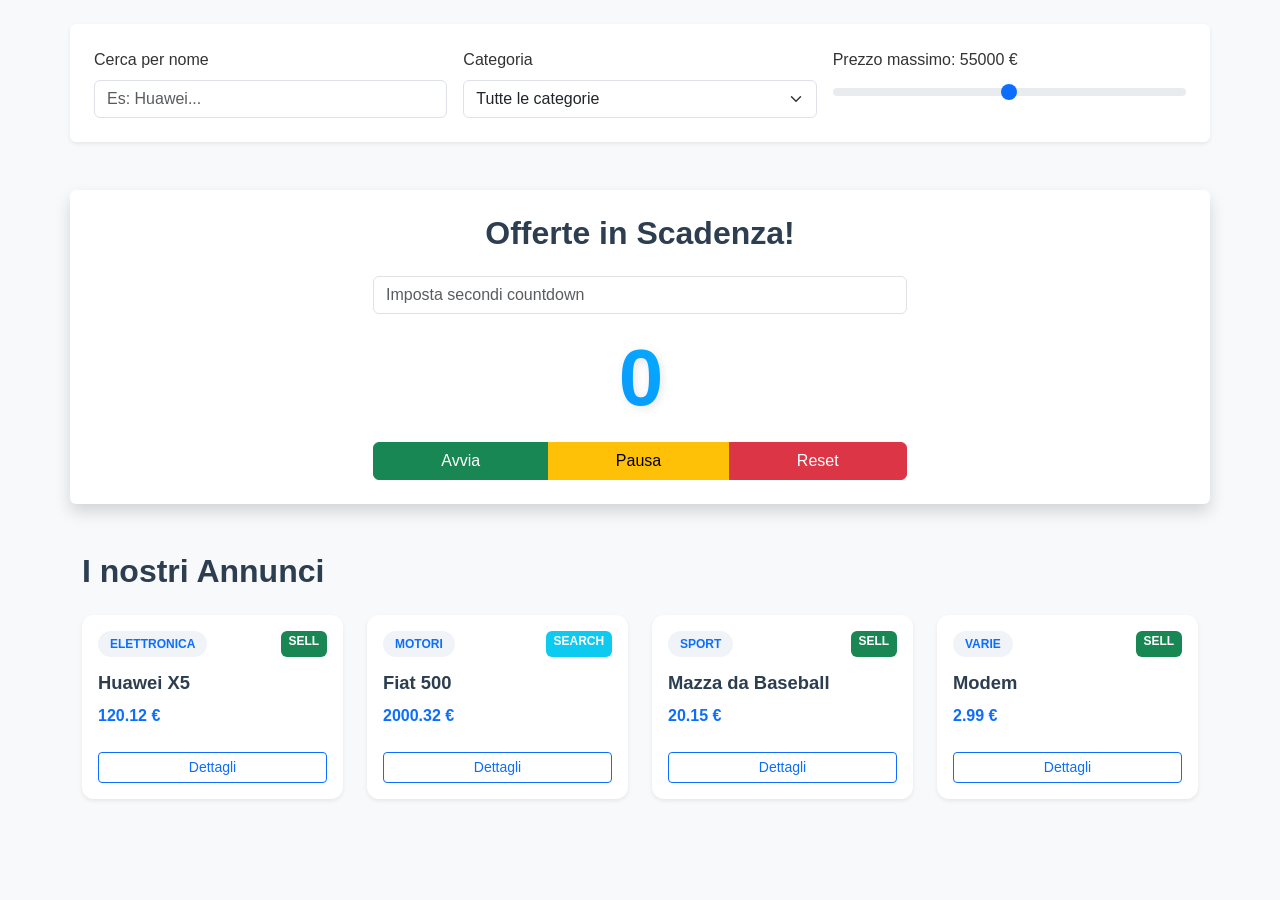
==== index4.html @ 92580d7f "Add files via upload" ====
<!DOCTYPE html>
<html lang="it">
<head>
    <meta charset="UTF-8">
    <meta name="viewport" content="width=device-width, initial-scale=1.0">
    <title>Presto.it | Personalizzato</title>
    <link href="https://cdn.jsdelivr.net/npm/bootstrap@5.3.0/dist/css/bootstrap.min.css" rel="stylesheet">
    <link rel="stylesheet" href="style4.css">
</head>
<body class="bg-light">

    <section class="container my-4 p-4 bg-white shadow-sm rounded">
    <div class="row g-3">
        <div class="col-md-4">
            <label class="form-label">Cerca per nome</label>
            <input type="text" id="filterName" class="form-control" placeholder="Es: Huawei...">
        </div>
        <div class="col-md-4">
            <label class="form-label">Categoria</label>
            <select id="filterCategory" class="form-select">
                <option value="All">Tutte le categorie</option>
                </select>
        </div>
        <div class="col-md-4">
            <label class="form-label">Prezzo massimo: <span id="priceValue">55000</span> €</label>
            <input type="range" id="filterPrice" class="form-range" min="0" max="55000" step="10">
        </div>
    </div>
</section>

    <section class="container my-5 p-4 bg-white shadow rounded">
        <h2 class="text-center mb-4">Offerte in Scadenza!</h2>
        <div class="row justify-content-center">
            <div class="col-md-6 text-center">
                <input type="number" id="secondsInput" class="form-control mb-3" placeholder="Imposta secondi countdown">
                <div id="timerDisplay" class="display-1 fw-bold text-primary mb-3">0</div>
                <div class="btn-group w-100">
                    <button id="startBtn" class="btn btn-success">Avvia</button>
                    <button id="pauseBtn" class="btn btn-warning">Pausa</button>
                    <button id="resetBtn" class="btn btn-danger">Reset</button>
                </div>
            </div>
        </div>
    </section>

    <section class="container my-5">
        <h2 class="mb-4">I nostri Annunci</h2>
        <div id="announcementsWrapper" class="row g-4">
            </div>
    </section>

    <script src="main4.js"></script>
</body>
</html>
---- style4.css ----
/* --- STILI GENERALI --- */
body {
    font-family: 'Segoe UI', Roboto, Helvetica, Arial, sans-serif;
    background-color: #f8f9fa; /* Grigio chiarissimo stile professionale */
    color: #333;
    padding-bottom: 50px;
}

h1, h2 {
    font-weight: 700;
    color: #2c3e50;
}

/* --- SEZIONE COUNTDOWN --- */
#timerDisplay {
    font-variant-numeric: tabular-nums; 
    letter-spacing: -2px;
    background: linear-gradient(45deg, #0d6efd, #00d4ff);
    -webkit-background-clip: text;
    background-clip: text;
    -webkit-text-fill-color: transparent;
    filter: drop-shadow(2px 2px 4px rgba(0,0,0,0.1));
}

/* --- SEZIONE FILTRI --- */
.filter-card {
    border: none;
    border-radius: 15px;
    background: white;
    padding: 20px;
    box-shadow: 0 4px 6px rgba(0,0,0,0.05);
}

/* Customizzazione Slider Prezzo */
input[type=range]::-webkit-slider-thumb {
    background: #0d6efd;
}

input[type=range]:focus {
    box-shadow: 0 0 0 0.25rem rgba(13, 110, 253, 0.25);
}

/* --- CARD ANNUNCI --- */
.card-presto {
    border: none;
    border-radius: 12px;
    overflow: hidden;
    transition: all 0.3s cubic-bezier(0.25, 0.8, 0.25, 1);
    background: white;
    height: 100%; /* Fa sì che tutte le card siano alte uguali */
}

/* Effetto elevazione al passaggio del mouse */
.card-presto:hover {
    transform: translateY(-8px);
    box-shadow: 0 15px 30px rgba(0, 0, 0, 0.12) !important;
}

.category-badge {
    background-color: #f0f4f8;
    color: #0d6efd;
    font-size: 0.75rem;
    font-weight: 700;
    padding: 4px 12px;
    border-radius: 50px;
    text-transform: uppercase;
    display: inline-block;
}

.card-title {
    font-size: 1.15rem;
    font-weight: 600;
    margin: 15px 0 10px 0;
    color: #2c3e50;
}

.price-tag {
    font-size: 1.3rem;
    font-weight: 700;
    color: #0d6efd;
    margin-bottom: 0;
}

/* --- ANIMAZIONE DI APPARIZIONE --- */
#announcementsWrapper > div {
    animation: fadeIn 0.5s ease forwards;
}

@keyframes fadeIn {
    from { opacity: 0; transform: translateY(20px); }
    to { opacity: 1; transform: translateY(0); }
}

/* --- RESPONSIVITÀ --- */
@media (max-width: 768px) {
    .display-1 {
        font-size: 3.5rem;
    }
    
    .filter-card {
        margin-bottom: 20px;
    }
}
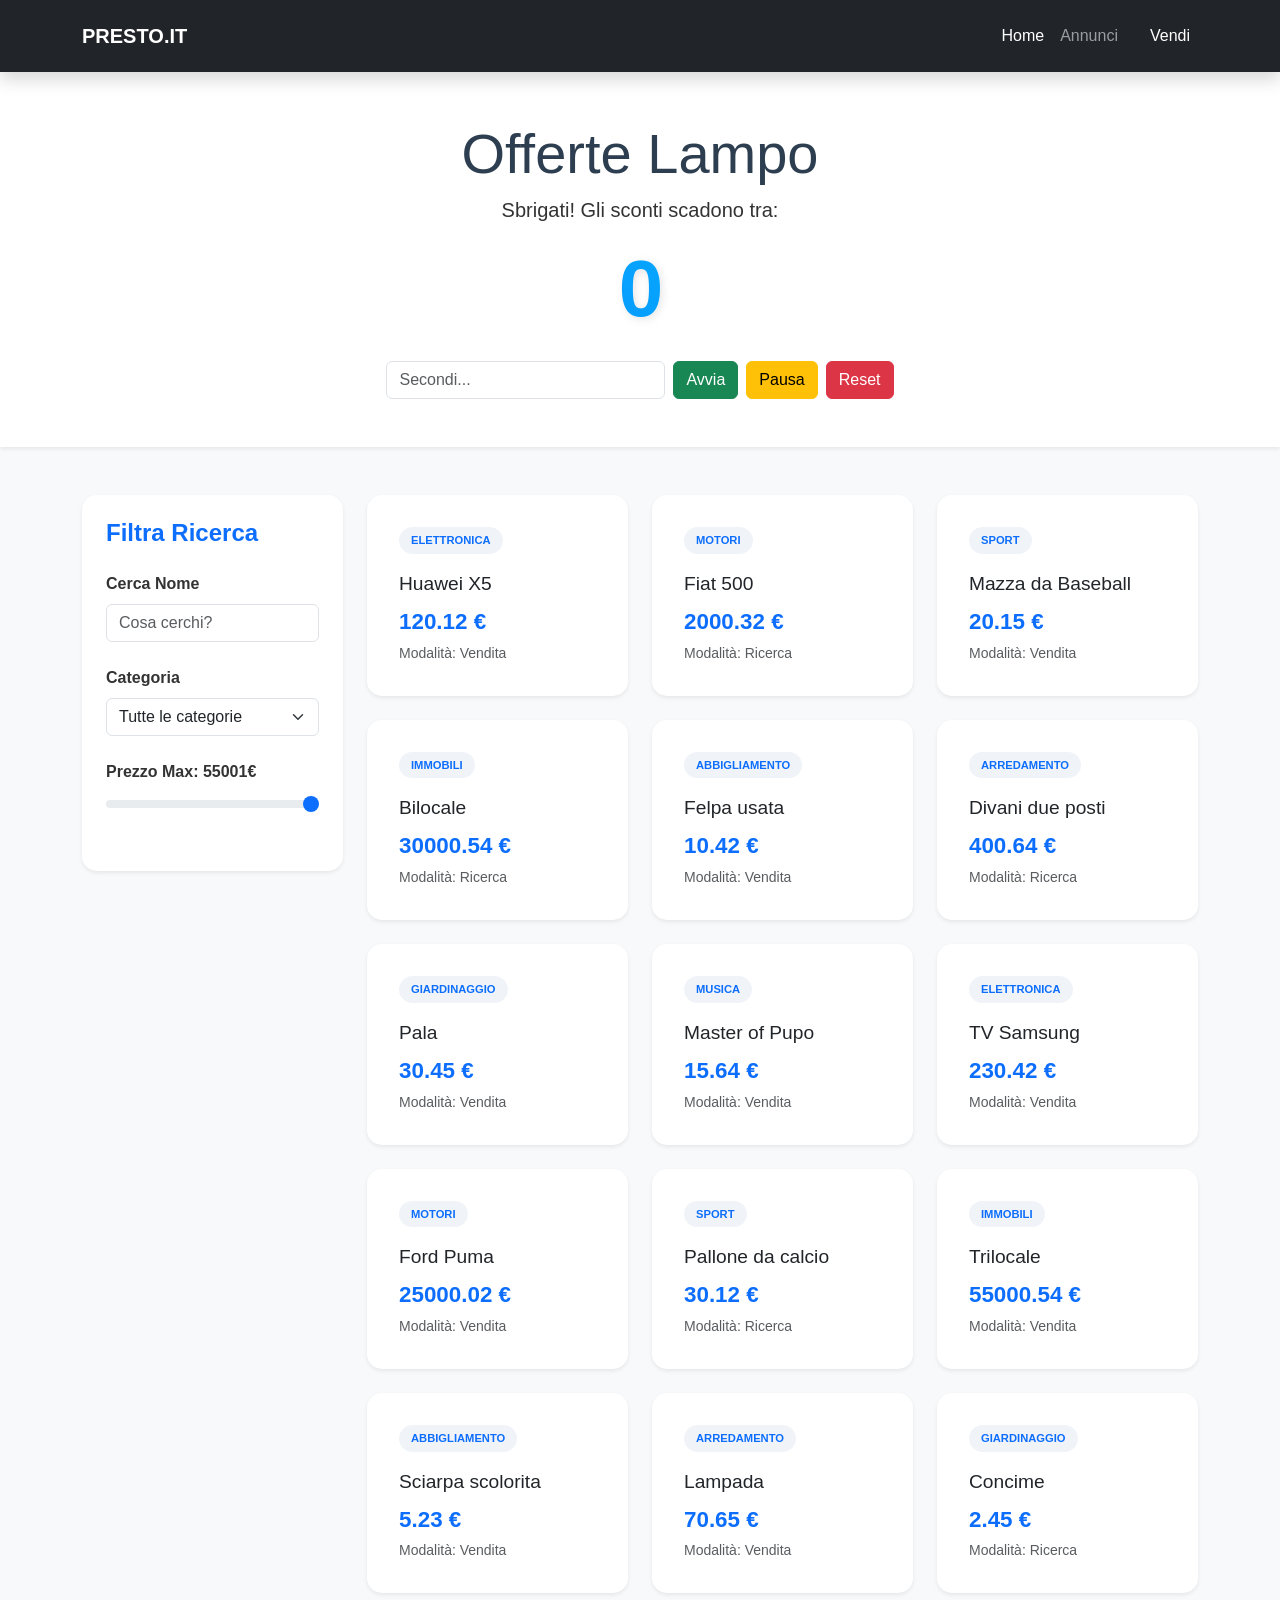
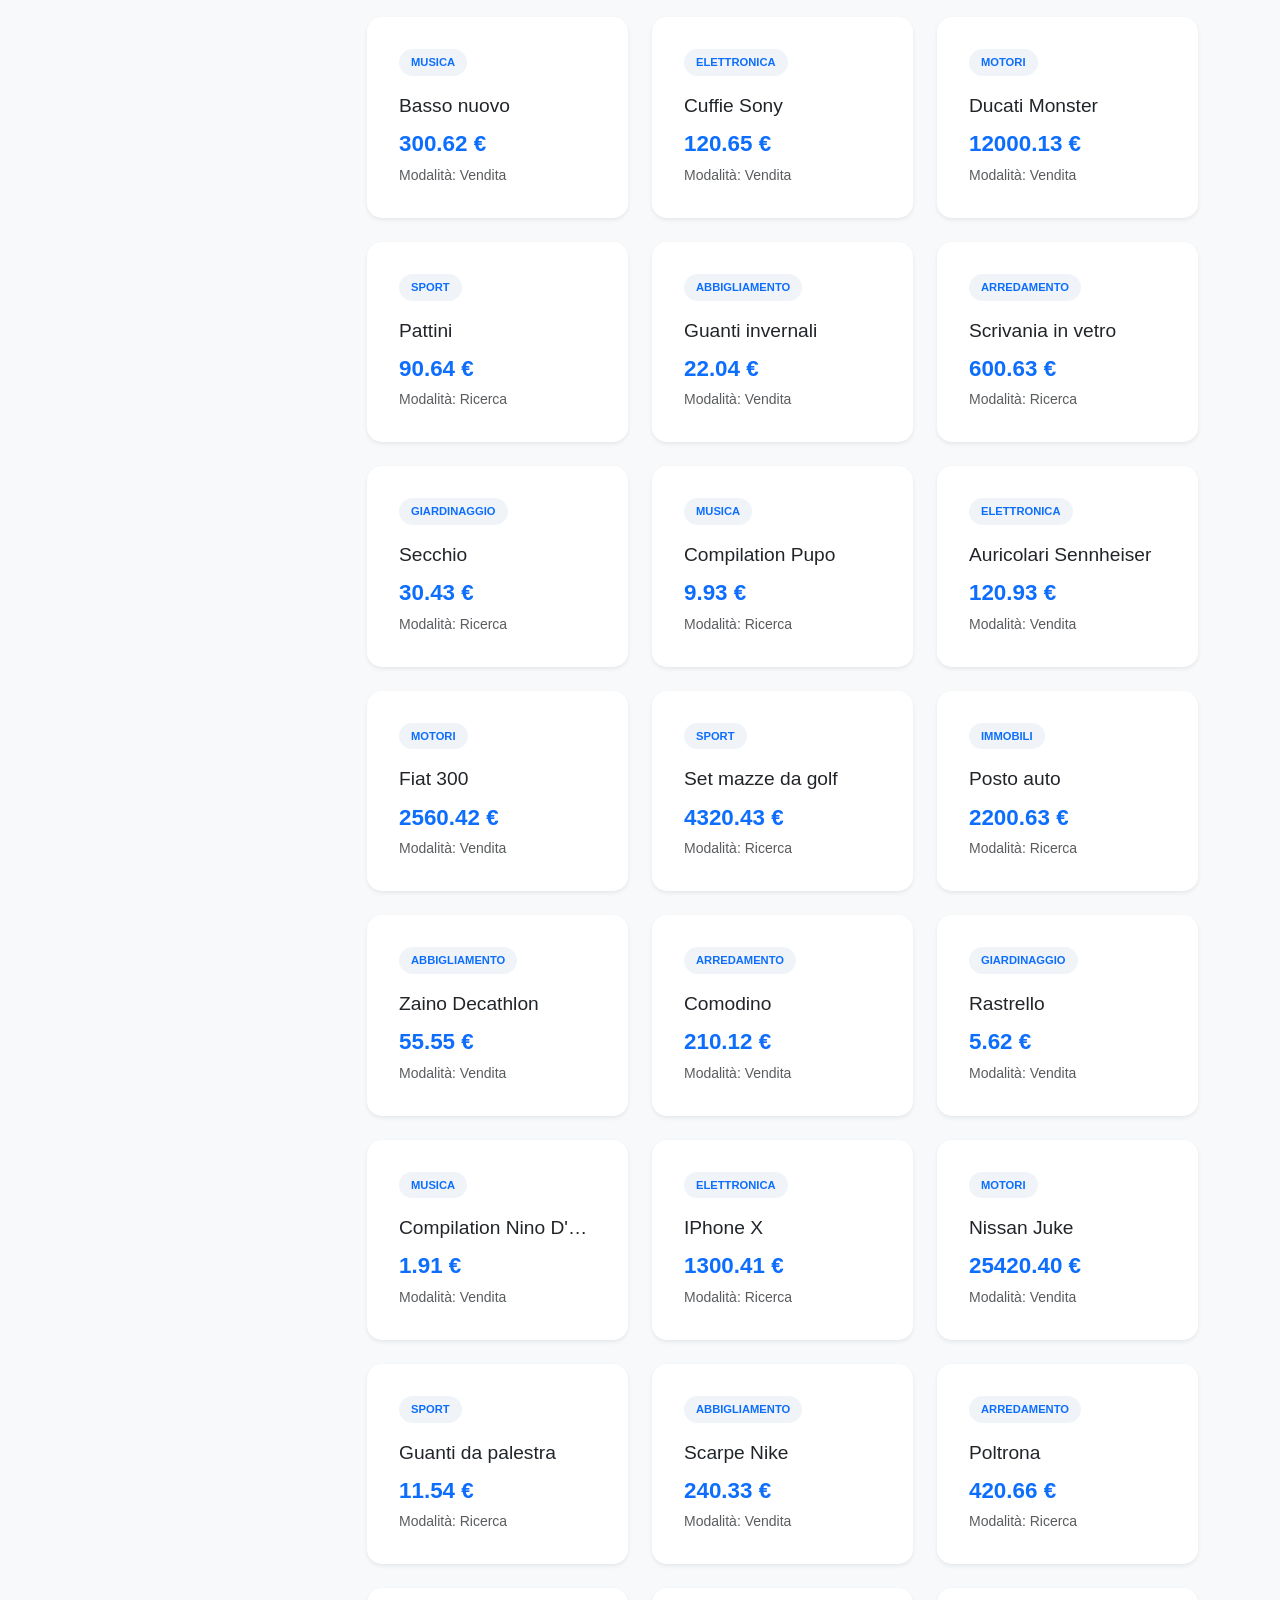
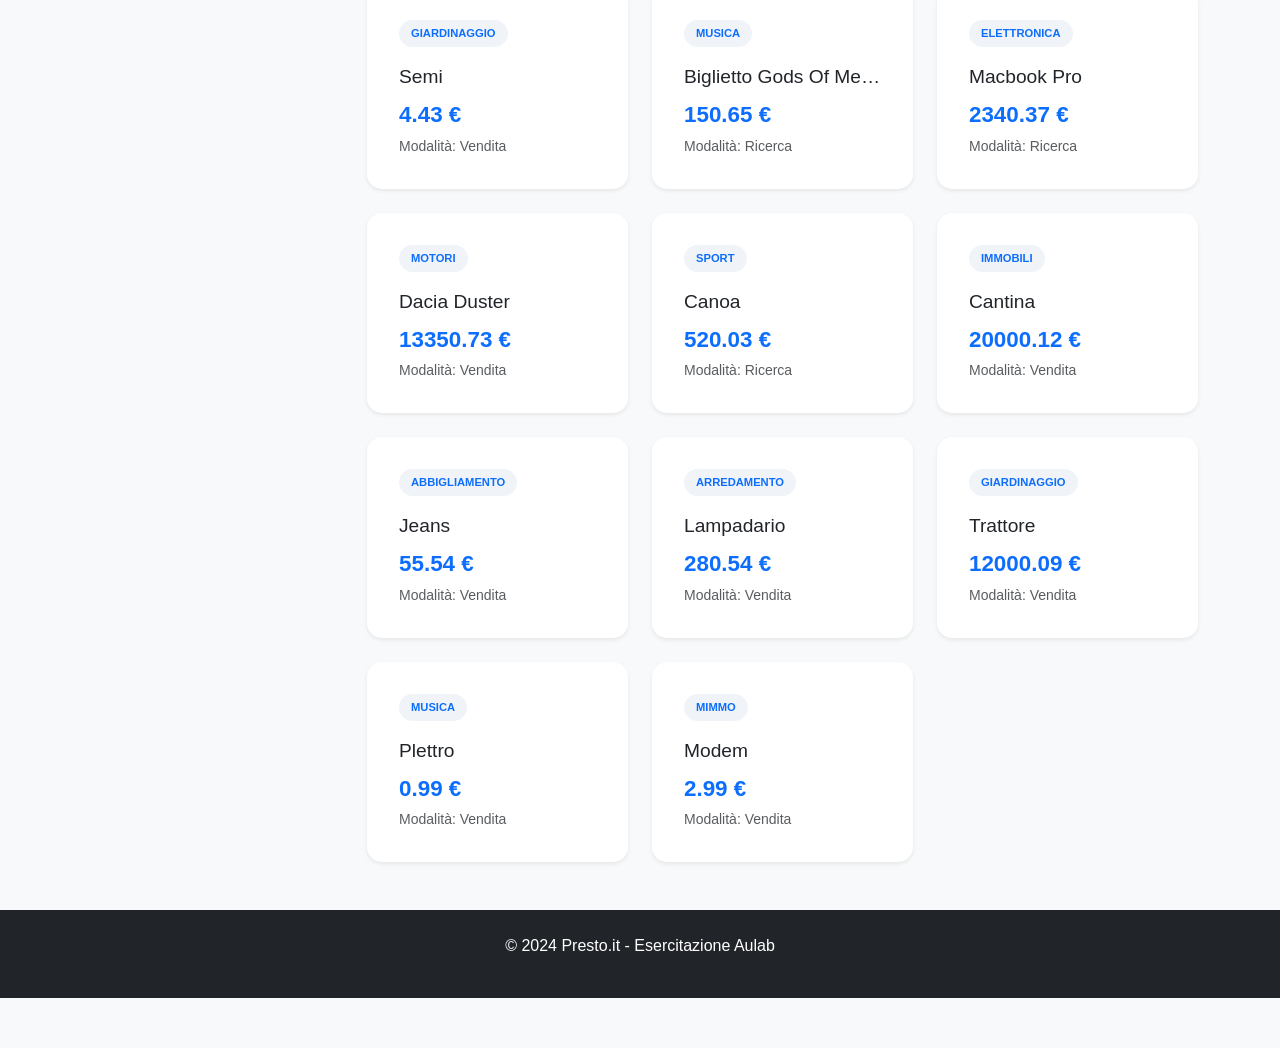
==== commit c13edb5e: "Update index4.html" ====
--- a/index4.html
+++ b/index4.html
@@ -3,52 +3,79 @@
 <head>
     <meta charset="UTF-8">
     <meta name="viewport" content="width=device-width, initial-scale=1.0">
-    <title>Presto.it | Personalizzato</title>
+    <title>Presto.it | Il tuo Usato</title>
     <link href="https://cdn.jsdelivr.net/npm/bootstrap@5.3.0/dist/css/bootstrap.min.css" rel="stylesheet">
     <link rel="stylesheet" href="style4.css">
 </head>
-<body class="bg-light">
+<body>
 
-    <section class="container my-4 p-4 bg-white shadow-sm rounded">
-    <div class="row g-3">
-        <div class="col-md-4">
-            <label class="form-label">Cerca per nome</label>
-            <input type="text" id="filterName" class="form-control" placeholder="Es: Huawei...">
-        </div>
-        <div class="col-md-4">
-            <label class="form-label">Categoria</label>
-            <select id="filterCategory" class="form-select">
-                <option value="All">Tutte le categorie</option>
-                </select>
-        </div>
-        <div class="col-md-4">
-            <label class="form-label">Prezzo massimo: <span id="priceValue">55000</span> €</label>
-            <input type="range" id="filterPrice" class="form-range" min="0" max="55000" step="10">
-        </div>
-    </div>
-</section>
-
-    <section class="container my-5 p-4 bg-white shadow rounded">
-        <h2 class="text-center mb-4">Offerte in Scadenza!</h2>
-        <div class="row justify-content-center">
-            <div class="col-md-6 text-center">
-                <input type="number" id="secondsInput" class="form-control mb-3" placeholder="Imposta secondi countdown">
-                <div id="timerDisplay" class="display-1 fw-bold text-primary mb-3">0</div>
-                <div class="btn-group w-100">
-                    <button id="startBtn" class="btn btn-success">Avvia</button>
-                    <button id="pauseBtn" class="btn btn-warning">Pausa</button>
-                    <button id="resetBtn" class="btn btn-danger">Reset</button>
-                </div>
+    <nav class="navbar navbar-expand-lg navbar-dark bg-dark shadow">
+        <div class="container">
+            <a class="navbar-brand fw-bold" href="#">PRESTO.IT</a>
+            <button class="navbar-toggler" type="button" data-bs-toggle="collapse" data-bs-target="#navbarNav">
+                <span class="navbar-toggler-icon"></span>
+            </button>
+            <div class="collapse navbar-collapse" id="navbarNav">
+                <ul class="navbar-nav ms-auto">
+                    <li class="nav-item"><a class="nav-link active" href="#">Home</a></li>
+                    <li class="nav-item"><a class="nav-link" href="#">Annunci</a></li>
+                    <li class="nav-item"><a class="nav-link btn btn-primary text-white ms-lg-3" href="#">Vendi</a></li>
+                </ul>
             </div>
         </div>
-    </section>
+    </nav>
 
-    <section class="container my-5">
-        <h2 class="mb-4">I nostri Annunci</h2>
-        <div id="announcementsWrapper" class="row g-4">
+    <header class="bg-white py-5 shadow-sm mb-5">
+        <div class="container text-center">
+            <h1 class="display-4">Offerte Lampo</h1>
+            <p class="lead">Sbrigati! Gli sconti scadono tra:</p>
+            <div id="timerDisplay" class="display-1 fw-bold">0</div>
+            
+            <div class="mt-4 d-flex justify-content-center gap-2">
+                <input type="number" id="secondsInput" class="form-control w-25" placeholder="Secondi...">
+                <button id="startBtn" class="btn btn-success">Avvia</button>
+                <button id="pauseBtn" class="btn btn-warning">Pausa</button>
+                <button id="resetBtn" class="btn btn-danger">Reset</button>
             </div>
-    </section>
+        </div>
+    </header>
+
+    <main class="container">
+        <div class="row">
+            <aside class="col-lg-3 mb-4">
+                <div class="filter-card shadow-sm p-4 sticky-top" style="top: 20px;">
+                    <h4 class="mb-4 text-primary">Filtra Ricerca</h4>
+                    
+                    <div class="mb-4">
+                        <label class="form-label fw-bold">Cerca Nome</label>
+                        <input type="text" id="filterName" class="form-control" placeholder="Cosa cerchi?">
+                    </div>
+
+                    <div class="mb-4">
+                        <label class="form-label fw-bold">Categoria</label>
+                        <select id="filterCategory" class="form-select">
+                            <option value="All">Tutte le categorie</option>
+                        </select>
+                    </div>
+
+                    <div class="mb-4">
+                        <label class="form-label fw-bold">Prezzo Max: <span id="priceValue">0</span>€</label>
+                        <input type="range" id="filterPrice" class="form-range" min="0" step="1">
+                    </div>
+                </div>
+            </aside>
+
+            <section class="col-lg-9">
+                <div id="announcementsWrapper" class="row g-4">
+                    </div>
+            </section>
+        </div>
+    </main>
+
+    <footer class="bg-dark text-white text-center py-4 mt-5">
+        <p>&copy; 2024 Presto.it - Esercitazione Aulab</p>
+    </footer>
 
     <script src="main4.js"></script>
 </body>
-</html>+</html>
--- a/style4.css
+++ b/style4.css
@@ -1,37 +1,46 @@
 /* --- STILI GENERALI --- */
 body {
     font-family: 'Segoe UI', Roboto, Helvetica, Arial, sans-serif;
-    background-color: #f8f9fa; /* Grigio chiarissimo stile professionale */
+    background-color: #f8f9fa;
     color: #333;
     padding-bottom: 50px;
 }
 
-h1, h2 {
+h1, h2, h3, h4 {
     font-weight: 700;
     color: #2c3e50;
 }
 
-/* --- SEZIONE COUNTDOWN --- */
+/* --- NAVBAR --- */
+.navbar {
+    padding: 1rem 0;
+}
+
+/* --- SEZIONE COUNTDOWN (Header) --- */
 #timerDisplay {
     font-variant-numeric: tabular-nums; 
     letter-spacing: -2px;
     background: linear-gradient(45deg, #0d6efd, #00d4ff);
     -webkit-background-clip: text;
-    background-clip: text;
+    background-clip: text; /* Versione standard per rimuovere il warning giallo */
     -webkit-text-fill-color: transparent;
     filter: drop-shadow(2px 2px 4px rgba(0,0,0,0.1));
 }
 
-/* --- SEZIONE FILTRI --- */
+/* --- SIDEBAR FILTRI --- */
 .filter-card {
     border: none;
     border-radius: 15px;
     background: white;
-    padding: 20px;
-    box-shadow: 0 4px 6px rgba(0,0,0,0.05);
+    padding: 25px;
+    box-shadow: 0 4px 15px rgba(0,0,0,0.05);
 }
 
-/* Customizzazione Slider Prezzo */
+.sticky-top {
+    z-index: 100; /* Assicura che i filtri rimangano sopra il resto mentre scorri */
+}
+
+/* Personalizzazione Slider Prezzo */
 input[type=range]::-webkit-slider-thumb {
     background: #0d6efd;
 }
@@ -43,61 +52,69 @@
 /* --- CARD ANNUNCI --- */
 .card-presto {
     border: none;
-    border-radius: 12px;
+    border-radius: 15px;
     overflow: hidden;
     transition: all 0.3s cubic-bezier(0.25, 0.8, 0.25, 1);
     background: white;
-    height: 100%; /* Fa sì che tutte le card siano alte uguali */
+    height: 100%;
 }
 
-/* Effetto elevazione al passaggio del mouse */
 .card-presto:hover {
     transform: translateY(-8px);
-    box-shadow: 0 15px 30px rgba(0, 0, 0, 0.12) !important;
+    box-shadow: 0 15px 30px rgba(0, 0, 0, 0.1) !important;
 }
 
 .category-badge {
     background-color: #f0f4f8;
     color: #0d6efd;
-    font-size: 0.75rem;
-    font-weight: 700;
-    padding: 4px 12px;
+    font-size: 0.7rem;
+    font-weight: 800;
+    padding: 5px 12px;
     border-radius: 50px;
     text-transform: uppercase;
     display: inline-block;
 }
 
 .card-title {
-    font-size: 1.15rem;
-    font-weight: 600;
-    margin: 15px 0 10px 0;
-    color: #2c3e50;
+    font-size: 1.2rem;
+    margin: 10px 0;
 }
 
 .price-tag {
-    font-size: 1.3rem;
+    font-size: 1.4rem;
     font-weight: 700;
     color: #0d6efd;
-    margin-bottom: 0;
 }
 
 /* --- ANIMAZIONE DI APPARIZIONE --- */
 #announcementsWrapper > div {
-    animation: fadeIn 0.5s ease forwards;
+    animation: fadeIn 0.6s ease forwards;
 }
 
 @keyframes fadeIn {
-    from { opacity: 0; transform: translateY(20px); }
-    to { opacity: 1; transform: translateY(0); }
+    from { 
+        opacity: 0; 
+        transform: translateY(30px); 
+    }
+    to { 
+        opacity: 1; 
+        transform: translateY(0); 
+    }
 }
 
 /* --- RESPONSIVITÀ --- */
+@media (max-width: 991px) {
+    .filter-card {
+        margin-bottom: 30px;
+    }
+    
+    #timerDisplay {
+        font-size: 4rem;
+    }
+}
+
 @media (max-width: 768px) {
     .display-1 {
         font-size: 3.5rem;
     }
-    
-    .filter-card {
-        margin-bottom: 20px;
-    }
-}+}
